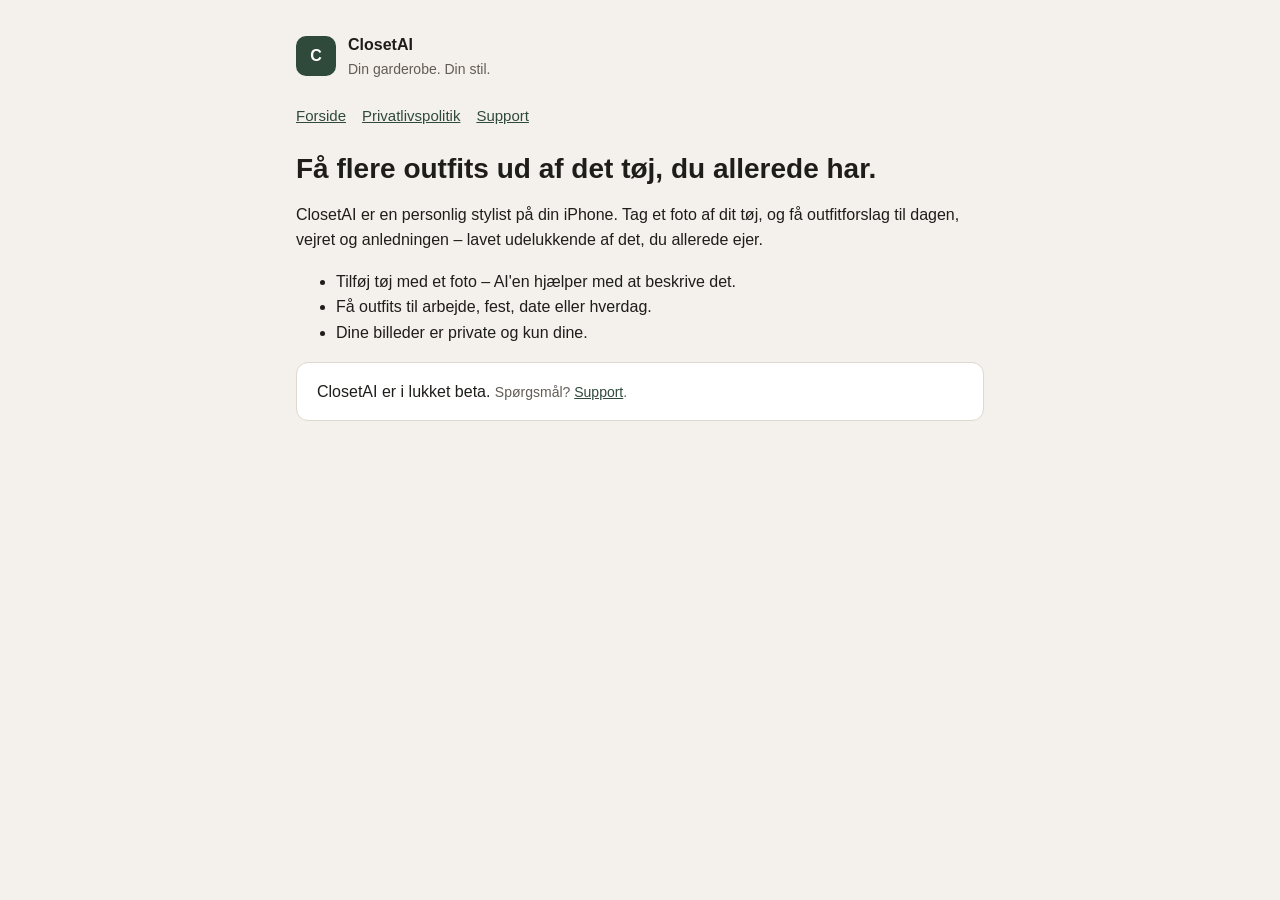
==== index.html @ d381ac67 "Initial website: landing, privacy policy, support Co-Authored-By: Claude Opus 5.5 <noreply@anthropic" ====
<!doctype html>
<html lang="da">
<head>
<meta charset="utf-8">
<meta name="viewport" content="width=device-width, initial-scale=1">
<title>ClosetAI</title>
<meta name="description" content="Få flere outfits ud af det tøj, du allerede har.">
<link rel="stylesheet" href="style.css">
</head>
<body>
<main>
  <header><div class="logo">C</div><div><strong>ClosetAI</strong><div class="muted">Din garderobe. Din stil.</div></div></header>
  <nav><a href="index.html">Forside</a><a href="privacy.html">Privatlivspolitik</a><a href="support.html">Support</a></nav>

  <h1>Få flere outfits ud af det tøj, du allerede har.</h1>
  <p>ClosetAI er en personlig stylist på din iPhone. Tag et foto af dit tøj, og få outfitforslag til dagen, vejret og anledningen – lavet udelukkende af det, du allerede ejer.</p>
  <ul>
    <li>Tilføj tøj med et foto – AI'en hjælper med at beskrive det.</li>
    <li>Få outfits til arbejde, fest, date eller hverdag.</li>
    <li>Dine billeder er private og kun dine.</li>
  </ul>
  <div class="card">ClosetAI er i lukket beta. <span class="muted">Spørgsmål? <a href="support.html">Support</a>.</span></div>
</main>
</body>
</html>
---- style.css ----
:root { --bg:#F4F1EC; --text:#1F1D1A; --muted:#625D55; --accent:#2F4A3A; --border:#DED8CE; --card:#FFFFFF; }
@media (prefers-color-scheme: dark) { :root { --bg:#161513; --text:#EDEAE4; --muted:#A8A299; --accent:#9CC2A6; --border:#2E2B27; --card:#1E1C19; } }
* { box-sizing: border-box; }
body { margin:0; background:var(--bg); color:var(--text); font:16px/1.6 -apple-system, BlinkMacSystemFont, "Segoe UI", Roboto, sans-serif; }
main { max-width: 720px; margin: 0 auto; padding: 32px 16px 64px; }
header { display:flex; align-items:center; gap:12px; margin-bottom: 24px; }
.logo { width:40px; height:40px; border-radius:10px; background:var(--accent); color:#fff; display:grid; place-items:center; font-weight:700; }
h1 { font-size: 28px; line-height:1.2; margin: 0 0 4px; }
h2 { font-size: 19px; margin: 28px 0 8px; }
p, li { color: var(--text); }
.muted { color: var(--muted); font-size: 14px; }
a { color: var(--accent); }
nav { display:flex; gap:16px; flex-wrap:wrap; margin: 8px 0 24px; font-size: 15px; }
.card { background:var(--card); border:1px solid var(--border); border-radius:12px; padding:16px 20px; margin: 16px 0; }
table { width:100%; border-collapse: collapse; font-size: 15px; }
th, td { text-align:left; padding: 8px 6px; border-bottom:1px solid var(--border); vertical-align: top; }
.lang { float:right; font-size:14px; }
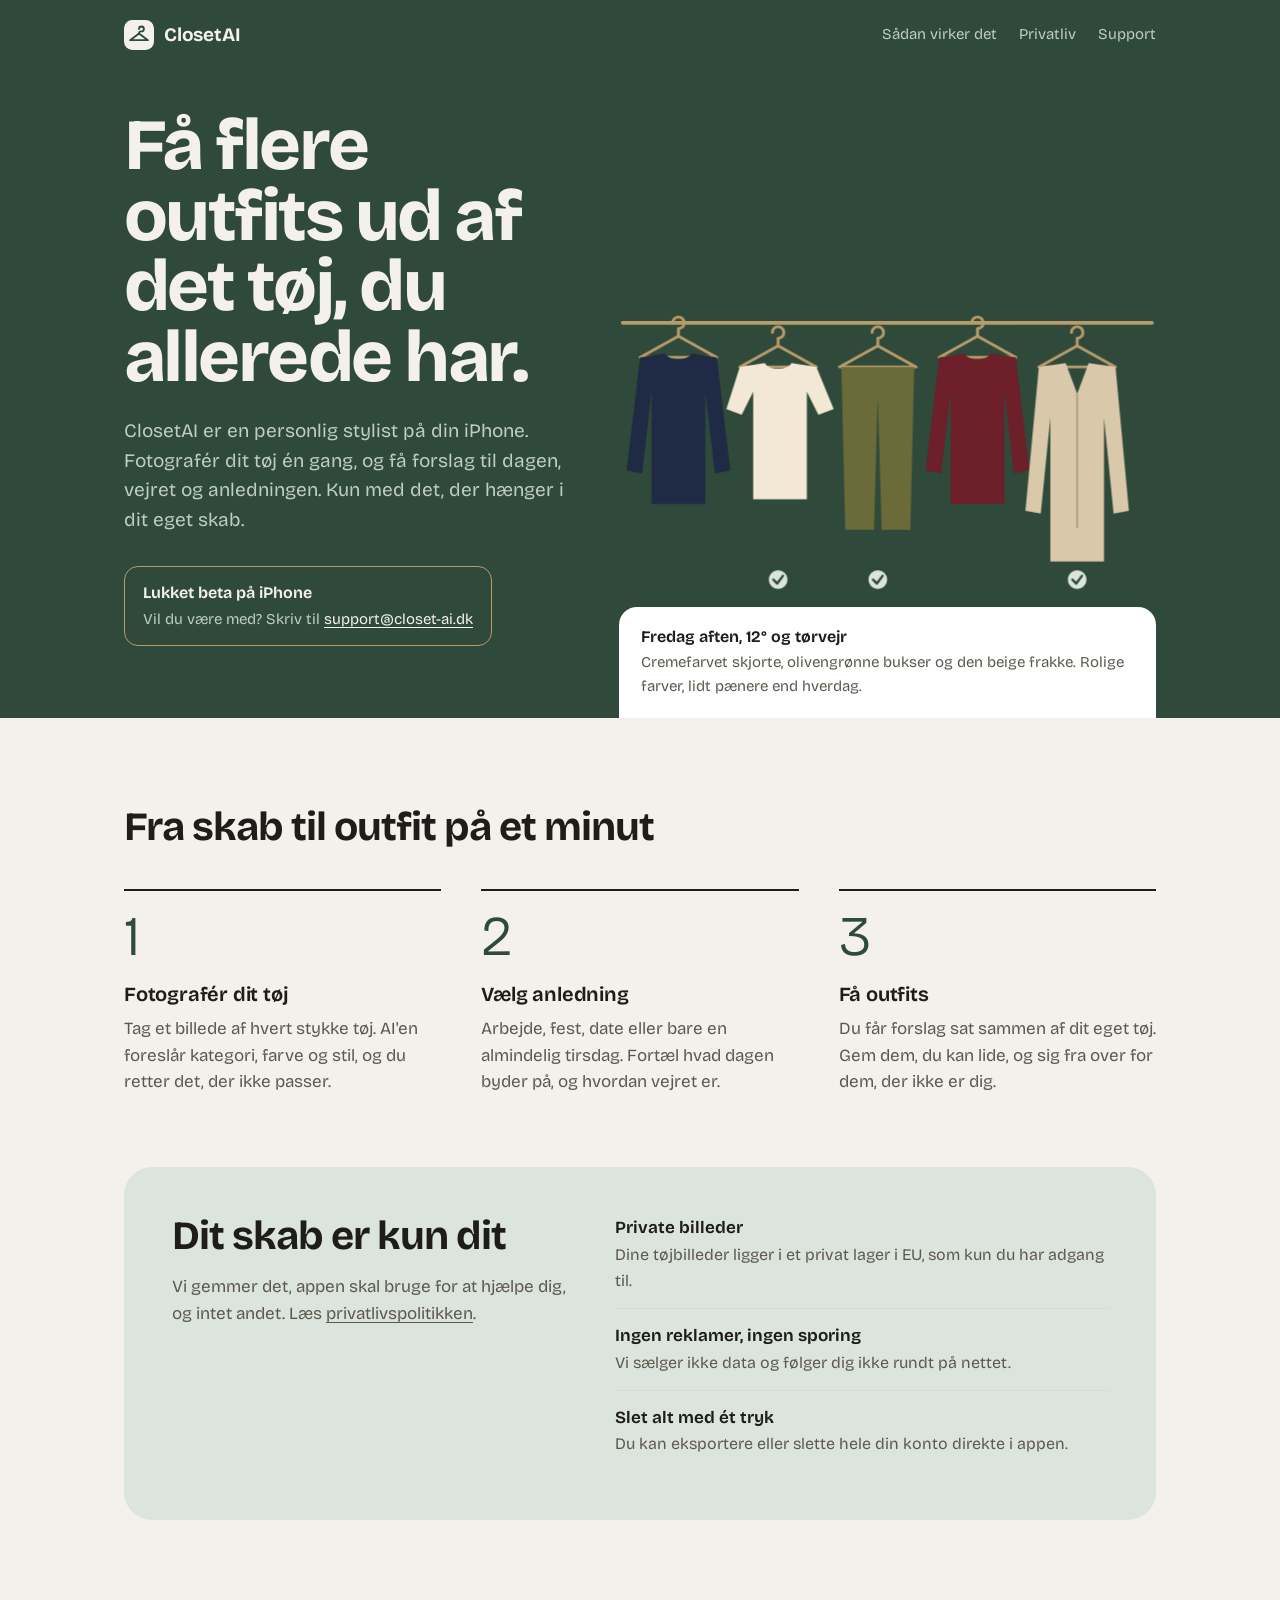
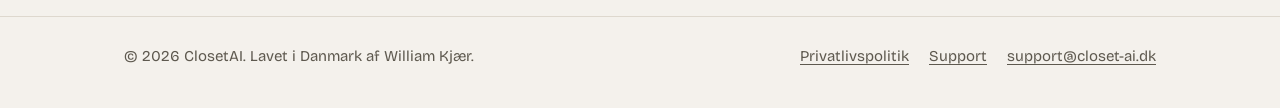
==== commit 8ad87999: "New landing page with self-hosted font and favicon" ====
--- a/index.html
+++ b/index.html
@@ -3,23 +3,265 @@
 <head>
 <meta charset="utf-8">
 <meta name="viewport" content="width=device-width, initial-scale=1">
-<title>ClosetAI</title>
-<meta name="description" content="Få flere outfits ud af det tøj, du allerede har.">
-<link rel="stylesheet" href="style.css">
+<title>ClosetAI – outfits af det tøj, du allerede har</title>
+<meta name="description" content="ClosetAI er en personlig stylist på din iPhone. Fotografér dit tøj, og få outfitforslag til vejret og anledningen.">
+<meta property="og:title" content="ClosetAI">
+<meta property="og:description" content="Få flere outfits ud af det tøj, du allerede har.">
+<meta name="theme-color" content="#2F4A3A">
+<link rel="icon" href="favicon.svg" type="image/svg+xml">
+<link rel="preload" href="fonts/bricolage.woff2" as="font" type="font/woff2" crossorigin>
+<style>
+@font-face {
+  font-family: "Bricolage";
+  src: url("fonts/bricolage.woff2") format("woff2");
+  font-weight: 200 800;
+  font-display: swap;
+}
+:root {
+  --linen: #F4F1EC;
+  --paper: #FFFFFF;
+  --ink: #1F1D1A;
+  --ink-soft: #5E594F;
+  --moss: #2F4A3A;
+  --sage: #DCE5DD;
+  --brass: #B89B6A;
+  --line: #DED8CE;
+  --on-moss: #F4F1EC;
+  --on-moss-soft: #BFCDC2;
+  --step-num: #2F4A3A;
+}
+@media (prefers-color-scheme: dark) {
+  :root {
+    --linen: #151815;
+    --paper: #1D211E;
+    --ink: #ECE9E2;
+    --ink-soft: #A7A398;
+    --sage: #24302A;
+    --line: #2D322E;
+    --step-num: #B89B6A;
+  }
+}
+* { box-sizing: border-box; }
+html { -webkit-text-size-adjust: 100%; }
+body {
+  margin: 0;
+  background: var(--linen);
+  color: var(--ink);
+  font: 400 17px/1.55 "Bricolage", -apple-system, BlinkMacSystemFont, "Segoe UI", sans-serif;
+}
+a { color: inherit; text-underline-offset: 3px; }
+a:focus-visible { outline: 2px solid var(--brass); outline-offset: 3px; border-radius: 4px; }
+.wrap { max-width: 1080px; margin: 0 auto; padding: 0 24px; }
+
+/* Top bar */
+.top { background: var(--moss); color: var(--on-moss); }
+.top .wrap { display: flex; align-items: center; justify-content: space-between; gap: 16px; padding-top: 20px; padding-bottom: 20px; }
+.brand { display: flex; align-items: center; gap: 10px; font-weight: 700; font-size: 19px; letter-spacing: -0.01em; text-decoration: none; }
+.brand svg { width: 30px; height: 30px; }
+.top nav { display: flex; gap: 22px; font-size: 15px; }
+.top nav a { text-decoration: none; color: var(--on-moss-soft); }
+.top nav a:hover { color: var(--on-moss); text-decoration: underline; }
+
+/* Hero */
+.hero { background: var(--moss); color: var(--on-moss); padding: 40px 0 0; overflow: hidden; }
+.hero .wrap { display: grid; grid-template-columns: minmax(0, 5fr) minmax(0, 6fr); gap: 48px; align-items: end; }
+.hero-copy { padding-bottom: 72px; }
+h1 {
+  font-size: clamp(40px, 6.4vw, 72px);
+  line-height: 0.98;
+  letter-spacing: -0.035em;
+  font-weight: 750;
+  margin: 0 0 24px;
+  text-wrap: balance;
+}
+.lede { font-size: 19px; color: var(--on-moss-soft); max-width: 30em; margin: 0 0 32px; }
+.beta {
+  display: inline-flex; flex-direction: column; gap: 2px; margin: 0;
+  border: 1.5px solid var(--brass); border-radius: 14px;
+  padding: 14px 18px; font-size: 15px; color: var(--on-moss-soft);
+}
+.beta strong { color: var(--on-moss); font-weight: 650; font-size: 16px; }
+.beta a { color: var(--on-moss); white-space: nowrap; }
+
+/* The rail */
+.rail-figure { margin: 0; }
+.rail-figure svg { display: block; width: 100%; height: auto; overflow: visible; }
+.garment { transform-box: fill-box; }
+.suggestion {
+  background: var(--paper); color: var(--ink);
+  border-radius: 18px 18px 0 0;
+  padding: 18px 22px 20px; margin-top: -6px; position: relative;
+  font-size: 15px;
+}
+.suggestion b { display: block; font-size: 16px; font-weight: 650; margin-bottom: 2px; }
+.suggestion span { color: var(--ink-soft); }
+
+@media (prefers-reduced-motion: no-preference) {
+  .slide { animation: slide-in 900ms cubic-bezier(.2,.7,.2,1) both; }
+  .slide:nth-child(2) { animation-delay: 80ms; }
+  .slide:nth-child(3) { animation-delay: 160ms; }
+  .slide:nth-child(4) { animation-delay: 240ms; }
+  .slide:nth-child(5) { animation-delay: 320ms; }
+  .pick { animation: pick 500ms cubic-bezier(.3,1.4,.5,1) 1250ms both; }
+  .pick-mark { animation: fade 300ms ease 1500ms both; }
+  .suggestion { animation: rise 500ms cubic-bezier(.2,.7,.2,1) 1650ms both; }
+}
+@keyframes slide-in { from { transform: translateX(-140px); opacity: 0; } to { transform: none; opacity: 1; } }
+@keyframes pick { from { transform: none; } to { transform: translateY(10px); } }
+@keyframes fade { from { opacity: 0; } to { opacity: 1; } }
+@keyframes rise { from { transform: translateY(24px); opacity: 0; } to { transform: none; opacity: 1; } }
+@media (prefers-reduced-motion: reduce) { .pick { transform: translateY(10px); } }
+
+/* Steps */
+.steps { padding: 88px 0 72px; }
+h2 { font-size: clamp(28px, 3.6vw, 40px); line-height: 1.08; letter-spacing: -0.025em; font-weight: 700; margin: 0 0 40px; max-width: 18em; }
+.steps ol { list-style: none; margin: 0; padding: 0; display: grid; grid-template-columns: repeat(3, minmax(0, 1fr)); gap: 40px; counter-reset: s; }
+.steps li { counter-increment: s; border-top: 2px solid var(--ink); padding-top: 18px; }
+.steps li::before { content: counter(s); display: block; font-size: 56px; font-weight: 300; line-height: 1; color: var(--step-num); margin-bottom: 14px; }
+.steps h3 { font-size: 20px; font-weight: 650; margin: 0 0 6px; letter-spacing: -0.01em; }
+.steps p { margin: 0; color: var(--ink-soft); max-width: 26em; }
+
+/* Privacy */
+.private { padding: 0 0 96px; }
+.private-box { background: var(--sage); border-radius: 28px; padding: 48px; display: grid; grid-template-columns: minmax(0, 4fr) minmax(0, 5fr); gap: 48px; }
+.private-box h2 { margin-bottom: 16px; }
+.private-box > div > p { margin: 0; color: var(--ink-soft); }
+.private-box ul { list-style: none; margin: 0; padding: 0; }
+.private-box li { padding: 14px 0; border-bottom: 1px solid var(--line); }
+.private-box li:first-child { padding-top: 0; }
+.private-box li:last-child { border-bottom: 0; }
+.private-box li b { display: block; font-weight: 650; }
+.private-box li span { color: var(--ink-soft); font-size: 16px; }
+
+/* Footer */
+footer { border-top: 1px solid var(--line); padding: 28px 0 40px; font-size: 15px; color: var(--ink-soft); }
+footer .wrap { display: flex; flex-wrap: wrap; justify-content: space-between; gap: 16px; }
+footer nav { display: flex; gap: 20px; flex-wrap: wrap; }
+
+@media (max-width: 820px) {
+  .wrap { padding: 0 16px; }
+  .top nav { gap: 16px; }
+  .hero { padding-top: 16px; }
+  .hero .wrap { grid-template-columns: 1fr; gap: 24px; }
+  .hero-copy { padding-bottom: 8px; }
+  .steps { padding: 64px 0 48px; }
+  .steps ol { grid-template-columns: 1fr; gap: 28px; }
+  .private-box { grid-template-columns: 1fr; gap: 24px; padding: 28px 22px; border-radius: 22px; }
+  .private { padding-bottom: 64px; }
+}
+@media (max-width: 420px) {
+  .top nav a.hide-sm { display: none; }
+}
+</style>
 </head>
 <body>
+
+<header class="top">
+  <div class="wrap">
+    <a class="brand" href="./" aria-label="ClosetAI forside">
+      <svg viewBox="0 0 32 32" aria-hidden="true"><rect width="32" height="32" rx="9" fill="#F4F1EC"/><path d="M16 9.5a2.6 2.6 0 1 1 2.6 2.6c-1.2 0-2.6.7-2.6 2.2M16 14.3 6.5 21.5h19L16 14.3Z" fill="none" stroke="#2F4A3A" stroke-width="2" stroke-linecap="round" stroke-linejoin="round"/></svg>
+      ClosetAI
+    </a>
+    <nav aria-label="Hovedmenu">
+      <a href="#saadan" class="hide-sm">Sådan virker det</a>
+      <a href="privacy.html">Privatliv</a>
+      <a href="support.html">Support</a>
+    </nav>
+  </div>
+</header>
+
 <main>
-  <header><div class="logo">C</div><div><strong>ClosetAI</strong><div class="muted">Din garderobe. Din stil.</div></div></header>
-  <nav><a href="index.html">Forside</a><a href="privacy.html">Privatlivspolitik</a><a href="support.html">Support</a></nav>
-
-  <h1>Få flere outfits ud af det tøj, du allerede har.</h1>
-  <p>ClosetAI er en personlig stylist på din iPhone. Tag et foto af dit tøj, og få outfitforslag til dagen, vejret og anledningen – lavet udelukkende af det, du allerede ejer.</p>
-  <ul>
-    <li>Tilføj tøj med et foto – AI'en hjælper med at beskrive det.</li>
-    <li>Få outfits til arbejde, fest, date eller hverdag.</li>
-    <li>Dine billeder er private og kun dine.</li>
-  </ul>
-  <div class="card">ClosetAI er i lukket beta. <span class="muted">Spørgsmål? <a href="support.html">Support</a>.</span></div>
+  <section class="hero">
+    <div class="wrap">
+      <div class="hero-copy">
+        <h1>Få flere outfits ud af det tøj, du allerede har.</h1>
+        <p class="lede">ClosetAI er en personlig stylist på din iPhone. Fotografér dit tøj én gang, og få forslag til dagen, vejret og anledningen. Kun med det, der hænger i dit eget skab.</p>
+        <p class="beta"><strong>Lukket beta på iPhone</strong><span>Vil du være med? Skriv til <a href="mailto:support@closet-ai.dk">support@closet-ai.dk</a></span></p>
+      </div>
+
+      <figure class="rail-figure">
+        <svg viewBox="0 0 560 330" role="img" aria-label="Et tøjstativ, hvor tre stykker tøj er valgt som et outfit">
+          <defs>
+            <g id="hanger" fill="none" stroke="#B89B6A" stroke-width="3" stroke-linecap="round" stroke-linejoin="round">
+              <path d="M-6 28a6 6 0 1 1 6 6v8"/>
+              <path d="M0 42 -40 64h80Z"/>
+            </g>
+            <path id="top-long" d="M-40 64 -14 60c4 8 24 8 28 0l26 4 14 118-16 3-10-86v118h-56v-118l-10 86-16-3Z"/>
+            <path id="top-short" d="M-40 64 -14 60c4 8 24 8 28 0l26 4 18 44-16 6-12-24v112h-56v-112l-12 24-16-6Z"/>
+            <path id="coat" d="M-40 64 -12 60 0 92l12-32 28 4 14 150-16 3-10-100v150h-56v-150l-10 100-16-3Z"/>
+            <path id="trousers" d="M-38 64h76l-4 170h-30l-4-140-4 140h-30Z"/>
+          </defs>
+
+          <line x1="4" y1="28" x2="556" y2="28" stroke="#B89B6A" stroke-width="4" stroke-linecap="round"/>
+
+          <g>
+            <g class="slide"><g transform="translate(62 0)"><use href="#hanger"/><use href="#top-long" fill="#1F2A44"/></g></g>
+            <g class="slide"><g transform="translate(166 0)"><g class="garment pick"><use href="#hanger"/><use href="#top-short" fill="#F2E8D5"/></g></g></g>
+            <g class="slide"><g transform="translate(270 0)"><g class="garment pick"><use href="#hanger"/><use href="#trousers" fill="#6B6B3A"/></g></g></g>
+            <g class="slide"><g transform="translate(374 0)"><use href="#hanger"/><use href="#top-long" fill="#6D1F2A"/></g></g>
+            <g class="slide"><g transform="translate(478 0)"><g class="garment pick"><use href="#hanger"/><use href="#coat" fill="#D9C8A9"/><path d="M0 92v140" stroke="#B49F7C" stroke-width="2"/></g></g></g>
+          </g>
+
+          <g class="pick-mark" fill="#DCE5DD" stroke="#2F4A3A" stroke-width="2.5">
+            <circle cx="166" cy="296" r="11"/><circle cx="270" cy="296" r="11"/><circle cx="478" cy="296" r="11"/>
+            <path d="M161 296l4 4 6-8M265 296l4 4 6-8M473 296l4 4 6-8" fill="none" stroke-linecap="round" stroke-linejoin="round"/>
+          </g>
+        </svg>
+        <figcaption class="suggestion">
+          <b>Fredag aften, 12° og tørvejr</b>
+          <span>Cremefarvet skjorte, olivengrønne bukser og den beige frakke. Rolige farver, lidt pænere end hverdag.</span>
+        </figcaption>
+      </figure>
+    </div>
+  </section>
+
+  <section class="steps" id="saadan">
+    <div class="wrap">
+      <h2>Fra skab til outfit på et minut</h2>
+      <ol>
+        <li>
+          <h3>Fotografér dit tøj</h3>
+          <p>Tag et billede af hvert stykke tøj. AI'en foreslår kategori, farve og stil, og du retter det, der ikke passer.</p>
+        </li>
+        <li>
+          <h3>Vælg anledning</h3>
+          <p>Arbejde, fest, date eller bare en almindelig tirsdag. Fortæl hvad dagen byder på, og hvordan vejret er.</p>
+        </li>
+        <li>
+          <h3>Få outfits</h3>
+          <p>Du får forslag sat sammen af dit eget tøj. Gem dem, du kan lide, og sig fra over for dem, der ikke er dig.</p>
+        </li>
+      </ol>
+    </div>
+  </section>
+
+  <section class="private">
+    <div class="wrap">
+      <div class="private-box">
+        <div>
+          <h2>Dit skab er kun dit</h2>
+          <p>Vi gemmer det, appen skal bruge for at hjælpe dig, og intet andet. Læs <a href="privacy.html">privatlivspolitikken</a>.</p>
+        </div>
+        <ul>
+          <li><b>Private billeder</b><span>Dine tøjbilleder ligger i et privat lager i EU, som kun du har adgang til.</span></li>
+          <li><b>Ingen reklamer, ingen sporing</b><span>Vi sælger ikke data og følger dig ikke rundt på nettet.</span></li>
+          <li><b>Slet alt med ét tryk</b><span>Du kan eksportere eller slette hele din konto direkte i appen.</span></li>
+        </ul>
+      </div>
+    </div>
+  </section>
 </main>
+
+<footer>
+  <div class="wrap">
+    <span>© 2026 ClosetAI. Lavet i Danmark af William Kjær.</span>
+    <nav aria-label="Sidefod">
+      <a href="privacy.html">Privatlivspolitik</a>
+      <a href="support.html">Support</a>
+      <a href="mailto:support@closet-ai.dk">support@closet-ai.dk</a>
+    </nav>
+  </div>
+</footer>
+
 </body>
 </html>
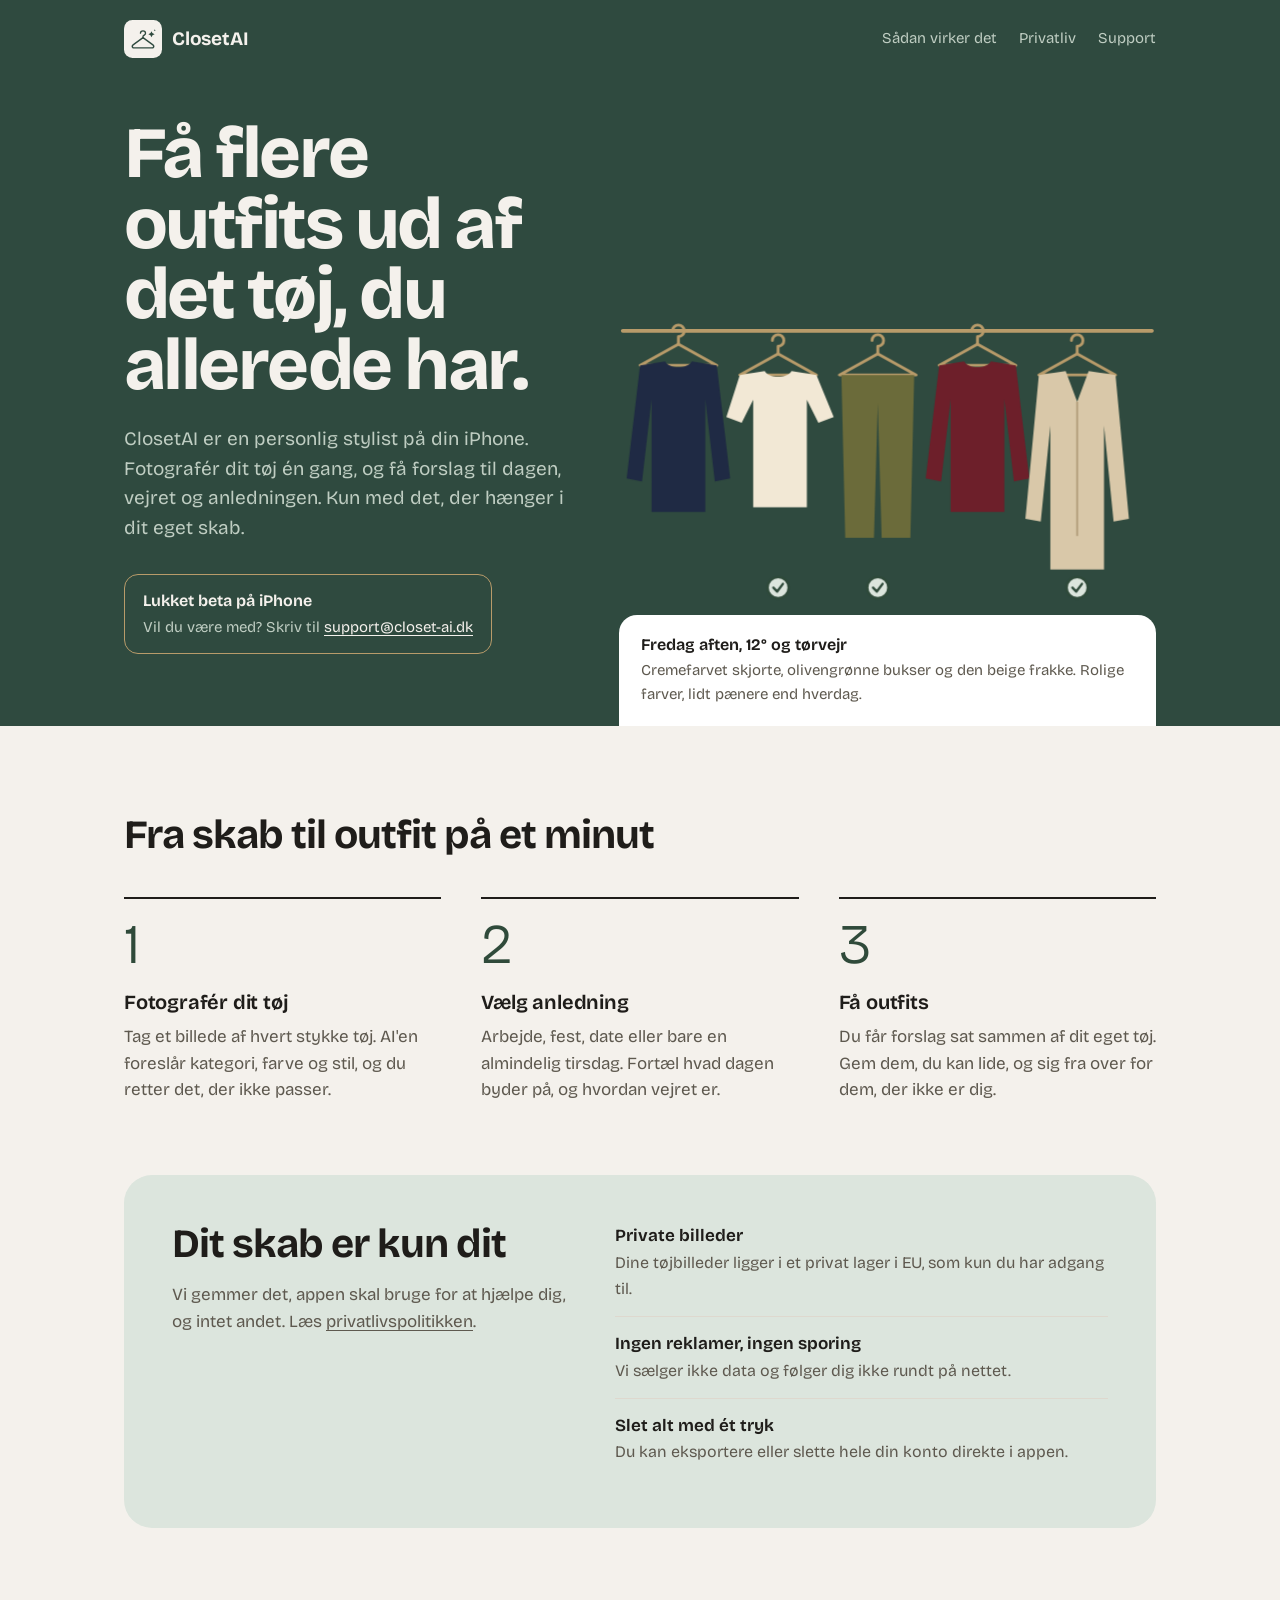
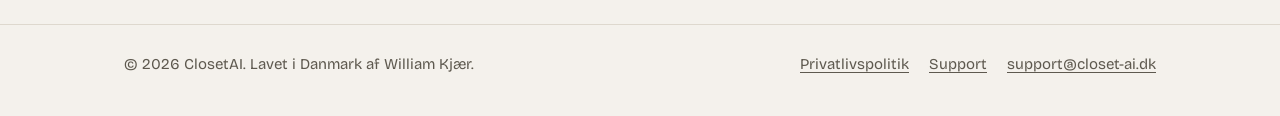
==== commit c4e19b72: "New hanger logo, favicon and touch icon" ====
--- a/index.html
+++ b/index.html
@@ -7,8 +7,9 @@
 <meta name="description" content="ClosetAI er en personlig stylist på din iPhone. Fotografér dit tøj, og få outfitforslag til vejret og anledningen.">
 <meta property="og:title" content="ClosetAI">
 <meta property="og:description" content="Få flere outfits ud af det tøj, du allerede har.">
-<meta name="theme-color" content="#2F4A3A">
+<meta name="theme-color" content="#2F4A3F">
 <link rel="icon" href="favicon.svg" type="image/svg+xml">
+<link rel="apple-touch-icon" href="apple-touch-icon.png">
 <link rel="preload" href="fonts/bricolage.woff2" as="font" type="font/woff2" crossorigin>
 <style>
 @font-face {
@@ -22,7 +23,7 @@
   --paper: #FFFFFF;
   --ink: #1F1D1A;
   --ink-soft: #5E594F;
-  --moss: #2F4A3A;
+  --moss: #2F4A3F;
   --sage: #DCE5DD;
   --brass: #B89B6A;
   --line: #DED8CE;
@@ -57,7 +58,7 @@
 .top { background: var(--moss); color: var(--on-moss); }
 .top .wrap { display: flex; align-items: center; justify-content: space-between; gap: 16px; padding-top: 20px; padding-bottom: 20px; }
 .brand { display: flex; align-items: center; gap: 10px; font-weight: 700; font-size: 19px; letter-spacing: -0.01em; text-decoration: none; }
-.brand svg { width: 30px; height: 30px; }
+.brand svg { width: 38px; height: 38px; }
 .top nav { display: flex; gap: 22px; font-size: 15px; }
 .top nav a { text-decoration: none; color: var(--on-moss-soft); }
 .top nav a:hover { color: var(--on-moss); text-decoration: underline; }
@@ -159,7 +160,7 @@
 <header class="top">
   <div class="wrap">
     <a class="brand" href="./" aria-label="ClosetAI forside">
-      <svg viewBox="0 0 32 32" aria-hidden="true"><rect width="32" height="32" rx="9" fill="#F4F1EC"/><path d="M16 9.5a2.6 2.6 0 1 1 2.6 2.6c-1.2 0-2.6.7-2.6 2.2M16 14.3 6.5 21.5h19L16 14.3Z" fill="none" stroke="#2F4A3A" stroke-width="2" stroke-linecap="round" stroke-linejoin="round"/></svg>
+      <svg viewBox="0 0 1024 1024" aria-hidden="true"><rect width="1024" height="1024" rx="230" fill="#F4F1EC"/><g transform="translate(0 50)" fill="none" stroke="#2F4A3F" stroke-width="36" stroke-linejoin="round" stroke-linecap="round"><path d="M512 424 V392 C512 366 580 360 580 304 C580 262 548 244 512 244 C476 244 444 270 444 304"/><path d="M512 424 L236 628 Q204 660 244 700 L780 700 Q820 660 788 628 Z"/></g><path d="M740 300 Q754 368 824 384 Q754 400 740 468 Q726 400 656 384 Q726 368 740 300 Z" fill="#2F4A3F"/><path d="M830 250 Q835 273 858 278 Q835 283 830 306 Q825 283 802 278 Q825 273 830 250 Z" fill="#2F4A3F"/></svg>
       ClosetAI
     </a>
     <nav aria-label="Hovedmenu">
